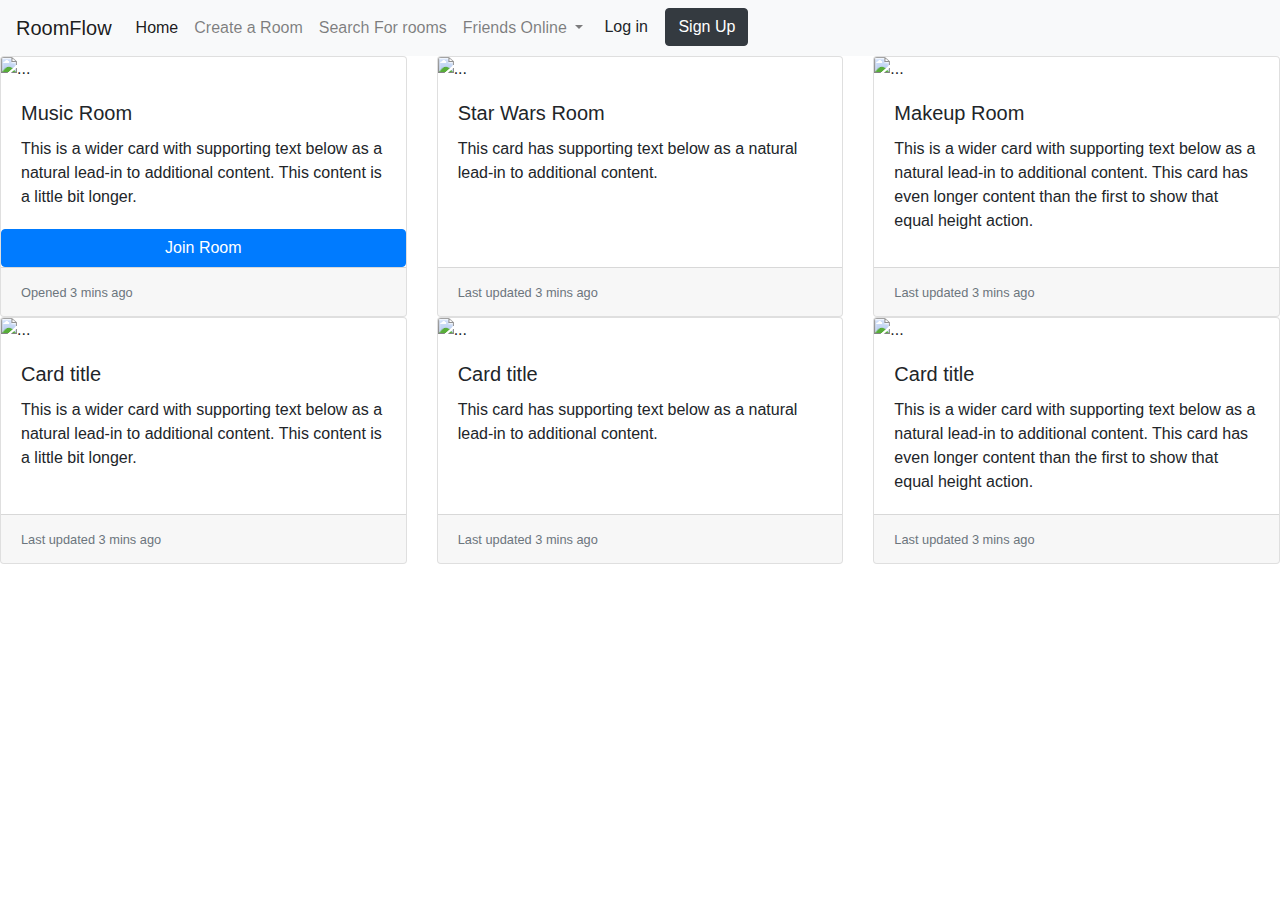
==== Index.html @ b1280d26 "update" ====
<!DOCTYPE html>
<html>
<head>
  <meta charset="utf-8">
  <link rel="stylesheet" href="https://stackpath.bootstrapcdn.com/bootstrap/4.3.1/css/bootstrap.min.css" integrity="sha384-ggOyR0iXCbMQv3Xipma34MD+dH/1fQ784/j6cY/iJTQUOhcWr7x9JvoRxT2MZw1T" crossorigin="anonymous"> <!-- imports bootstrap -->
   <link rel="stylesheet" href="style.css">
   <nav class="navbar navbar-expand-lg navbar-light bg-light">
   <a class="navbar-brand" href="#">RoomFlow</a>
   <button class="navbar-toggler" type="button" data-toggle="collapse" data-target="#navbarNavDropdown" aria-controls="navbarNavDropdown" aria-expanded="false" aria-label="Toggle navigation">
     <span class="navbar-toggler-icon"></span>
   </button>
   <div class="collapse navbar-collapse" id="navbarNavDropdown">
     <ul class="navbar-nav">
       <li class="nav-item active">
         <a class="nav-link" href="#">Home <span class="sr-only">(current)</span></a>
       </li>
       <li class="nav-item">
         <a class="nav-link" href="#">Create a Room</a>
       </li>
       <li class="nav-item">
         <a class="nav-link" href="#">Search For rooms</a>
       </li>
       <li class="nav-item dropdown">
         <a class="nav-link dropdown-toggle" href="#" id="navbarDropdownMenuLink" role="button" data-toggle="dropdown" aria-haspopup="true" aria-expanded="false">
           Friends Online
         </a>
         <div class="dropdown-menu" aria-labelledby="navbarDropdownMenuLink">
           <a class="dropdown-item" href="#">Action</a>
           <a class="dropdown-item" href="#">Another action</a>
           <a class="dropdown-item" href="#">Something else here</a>
         </div>
       </li>
       <div class="log-sign">
       <button type="button" class="btn btn-light">Log in</button>
       <button type="button" class="btn btn-dark">Sign Up</button>
     </div>
     </ul>
   </div>
 </nav>
</head>
<body>
  <div class="card-deck">
    <div class="card">
      <img src="..." class="card-img-top" alt="...">
      <div class="card-body">
        <h5 class="card-title">Music Room</h5>
        <p class="card-text">This is a wider card with supporting text below as a natural lead-in to additional content. This content is a little bit longer.</p>
      </div>
      <button type="button" class="btn btn-primary">Join Room</button>
      <div class="card-footer">
        <small class="text-muted">Opened 3 mins ago</small>
      </div>
    </div>
    <div class="card">
      <img src="..." class="card-img-top" alt="...">
      <div class="card-body">
        <h5 class="card-title">Star Wars Room</h5>
        <p class="card-text">This card has supporting text below as a natural lead-in to additional content.</p>
      </div>
      <div class="card-footer">
        <small class="text-muted">Last updated 3 mins ago</small>
      </div>
    </div>
    <div class="card">
      <img src="..." class="card-img-top" alt="...">
      <div class="card-body">
        <h5 class="card-title">Makeup Room</h5>
        <p class="card-text">This is a wider card with supporting text below as a natural lead-in to additional content. This card has even longer content than the first to show that equal height action.</p>
      </div>
      <div class="card-footer">
        <small class="text-muted">Last updated 3 mins ago</small>
      </div>
    </div>
  </div>
  <div class="card-deck">
    <div class="card">
      <img src="..." class="card-img-top" alt="...">
      <div class="card-body">
        <h5 class="card-title">Card title</h5>
        <p class="card-text">This is a wider card with supporting text below as a natural lead-in to additional content. This content is a little bit longer.</p>
      </div>
      <div class="card-footer">
        <small class="text-muted">Last updated 3 mins ago</small>
      </div>
    </div>
    <div class="card">
      <img src="..." class="card-img-top" alt="...">
      <div class="card-body">
        <h5 class="card-title">Card title</h5>
        <p class="card-text">This card has supporting text below as a natural lead-in to additional content.</p>
      </div>
      <div class="card-footer">
        <small class="text-muted">Last updated 3 mins ago</small>
      </div>
    </div>
    <div class="card">
      <img src="..." class="card-img-top" alt="...">
      <div class="card-body">
        <h5 class="card-title">Card title</h5>
        <p class="card-text">This is a wider card with supporting text below as a natural lead-in to additional content. This card has even longer content than the first to show that equal height action.</p>
      </div>
      <div class="card-footer">
        <small class="text-muted">Last updated 3 mins ago</small>
      </div>
    </div>
  </div>



</body>


</html>
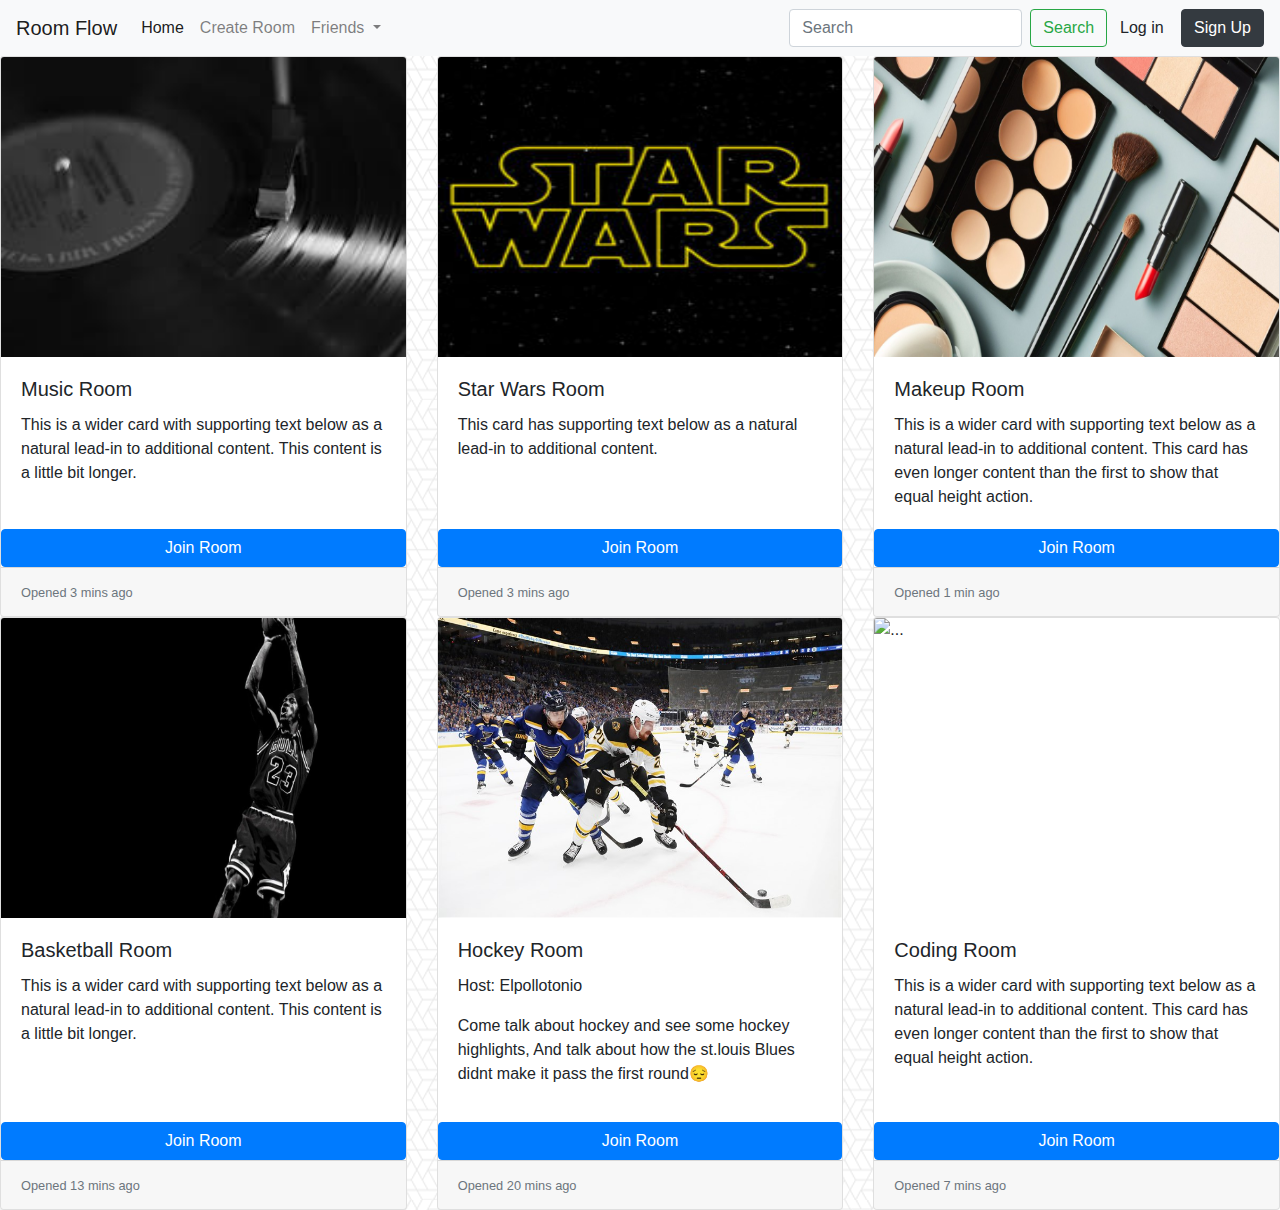
==== commit 7f84cf76: "update" ====
--- a/Index.html
+++ b/Index.html
@@ -2,109 +2,122 @@
 <html>
 <head>
   <meta charset="utf-8">
-  <link rel="stylesheet" href="https://stackpath.bootstrapcdn.com/bootstrap/4.3.1/css/bootstrap.min.css" integrity="sha384-ggOyR0iXCbMQv3Xipma34MD+dH/1fQ784/j6cY/iJTQUOhcWr7x9JvoRxT2MZw1T" crossorigin="anonymous"> <!-- imports bootstrap -->
    <link rel="stylesheet" href="style.css">
+<link rel="stylesheet" href="https://stackpath.bootstrapcdn.com/bootstrap/4.5.2/css/bootstrap.min.css" integrity="sha384-JcKb8q3iqJ61gNV9KGb8thSsNjpSL0n8PARn9HuZOnIxN0hoP+VmmDGMN5t9UJ0Z" crossorigin="anonymous">
+
    <nav class="navbar navbar-expand-lg navbar-light bg-light">
-   <a class="navbar-brand" href="#">RoomFlow</a>
-   <button class="navbar-toggler" type="button" data-toggle="collapse" data-target="#navbarNavDropdown" aria-controls="navbarNavDropdown" aria-expanded="false" aria-label="Toggle navigation">
+   <a class="navbar-brand" href="#">Room Flow</a>
+   <button class="navbar-toggler" type="button" data-toggle="collapse" data-target="#navbarSupportedContent" aria-controls="navbarSupportedContent" aria-expanded="false" aria-label="Toggle navigation">
      <span class="navbar-toggler-icon"></span>
    </button>
-   <div class="collapse navbar-collapse" id="navbarNavDropdown">
-     <ul class="navbar-nav">
+
+   <div class="collapse navbar-collapse" id="navbarSupportedContent">
+     <ul class="navbar-nav mr-auto">
        <li class="nav-item active">
-         <a class="nav-link" href="#">Home <span class="sr-only">(current)</span></a>
+         <a class="nav-link" href="Index.html">Home <span class="sr-only">(current)</span></a>
        </li>
        <li class="nav-item">
-         <a class="nav-link" href="#">Create a Room</a>
-       </li>
-       <li class="nav-item">
-         <a class="nav-link" href="#">Search For rooms</a>
+         <a class="nav-link" href="create_room.html">Create Room</a>
        </li>
        <li class="nav-item dropdown">
-         <a class="nav-link dropdown-toggle" href="#" id="navbarDropdownMenuLink" role="button" data-toggle="dropdown" aria-haspopup="true" aria-expanded="false">
-           Friends Online
-         </a>
-         <div class="dropdown-menu" aria-labelledby="navbarDropdownMenuLink">
-           <a class="dropdown-item" href="#">Action</a>
-           <a class="dropdown-item" href="#">Another action</a>
-           <a class="dropdown-item" href="#">Something else here</a>
-         </div>
-       </li>
-       <div class="log-sign">
-       <button type="button" class="btn btn-light">Log in</button>
-       <button type="button" class="btn btn-dark">Sign Up</button>
-     </div>
+        <a class="nav-link dropdown-toggle" href="#" id="navbarDropdownMenuLink" role="button" data-toggle="dropdown" aria-haspopup="true" aria-expanded="false">
+          Friends
+        </a>
+        <div class="dropdown-menu" aria-labelledby="navbarDropdownMenuLink">
+          <a class="dropdown-item" href="#">Action</a>
+          <a class="dropdown-item" href="#">Another action</a>
+          <a class="dropdown-item" href="#">Something else here</a>
+        </div>
+      </li>
      </ul>
+     <div class="search">
+     <form class="form-inline my-2 my-lg-0">
+       <input class="form-control mr-sm-2" type="search" placeholder="Search" aria-label="Search">
+       <button class="btn btn-outline-success my-2 my-sm-0" type="submit">Search</button>
+     </form>
+   </div>
+     <div class="log-sign">
+<button type="button" class="btn btn-light">Log in</button>
+<button type="button" class="btn btn-dark">Sign Up</button>
+</div>
+
    </div>
  </nav>
 </head>
-<body>
+<body background="assets/what-the-hex.png">
+
   <div class="card-deck">
     <div class="card">
-      <img src="..." class="card-img-top" alt="...">
+      <img src="assets/music.jpg" class="card-img-top" alt="Music" height="300px">
       <div class="card-body">
+
         <h5 class="card-title">Music Room</h5>
         <p class="card-text">This is a wider card with supporting text below as a natural lead-in to additional content. This content is a little bit longer.</p>
       </div>
-      <button type="button" class="btn btn-primary">Join Room</button>
+      <a href="Music.html" class="btn btn-primary" role="button">Join Room</a>
       <div class="card-footer">
         <small class="text-muted">Opened 3 mins ago</small>
       </div>
     </div>
     <div class="card">
-      <img src="..." class="card-img-top" alt="...">
+      <img src="assets/Star.jpg" class="card-img-top" alt="..." height="300px">
       <div class="card-body">
         <h5 class="card-title">Star Wars Room</h5>
         <p class="card-text">This card has supporting text below as a natural lead-in to additional content.</p>
       </div>
+        <button type="button" class="btn btn-primary">Join Room</button>
       <div class="card-footer">
-        <small class="text-muted">Last updated 3 mins ago</small>
+        <small class="text-muted">Opened 3 mins ago</small>
       </div>
     </div>
     <div class="card">
-      <img src="..." class="card-img-top" alt="...">
+      <img src="assets/makeup.jpg" class="card-img-top" alt="..." height="300px">
       <div class="card-body">
         <h5 class="card-title">Makeup Room</h5>
         <p class="card-text">This is a wider card with supporting text below as a natural lead-in to additional content. This card has even longer content than the first to show that equal height action.</p>
       </div>
+        <button type="button" class="btn btn-primary">Join Room</button>
       <div class="card-footer">
-        <small class="text-muted">Last updated 3 mins ago</small>
+        <small class="text-muted">Opened 1 min ago</small>
       </div>
     </div>
   </div>
   <div class="card-deck">
     <div class="card">
-      <img src="..." class="card-img-top" alt="...">
+      <img src="assets/basket.jpg" class="card-img-top" alt="..." height="300px">
       <div class="card-body">
-        <h5 class="card-title">Card title</h5>
+        <h5 class="card-title">Basketball Room</h5>
         <p class="card-text">This is a wider card with supporting text below as a natural lead-in to additional content. This content is a little bit longer.</p>
       </div>
+        <button type="button" class="btn btn-primary">Join Room</button>
       <div class="card-footer">
-        <small class="text-muted">Last updated 3 mins ago</small>
+        <small class="text-muted">Opened 13 mins ago</small>
       </div>
     </div>
     <div class="card">
-      <img src="..." class="card-img-top" alt="...">
+      <img src="assets/hockey.jpg" class="card-img-top" alt="..." height="300px">
       <div class="card-body">
-        <h5 class="card-title">Card title</h5>
-        <p class="card-text">This card has supporting text below as a natural lead-in to additional content.</p>
+        <h5 class="card-title">Hockey Room</h5>
+        <p class="card-text">Host: Elpollotonio</p>
+        <p>Come talk about hockey and see some hockey highlights, And talk about how the st.louis Blues didnt make it pass the first round😔</p>
       </div>
+        <button type="button" class="btn btn-primary">Join Room</button>
       <div class="card-footer">
-        <small class="text-muted">Last updated 3 mins ago</small>
+        <small class="text-muted">Opened 20 mins ago</small>
       </div>
     </div>
     <div class="card">
-      <img src="..." class="card-img-top" alt="...">
+      <img src="assets/code.jpg" class="card-img-top" alt="..." height="300px">
       <div class="card-body">
-        <h5 class="card-title">Card title</h5>
+        <h5 class="card-title">Coding Room</h5>
         <p class="card-text">This is a wider card with supporting text below as a natural lead-in to additional content. This card has even longer content than the first to show that equal height action.</p>
       </div>
+        <button type="button" class="btn btn-primary">Join Room</button>
       <div class="card-footer">
-        <small class="text-muted">Last updated 3 mins ago</small>
+        <small class="text-muted">Opened 7 mins ago</small>
       </div>
     </div>
   </div>
-
 
 
 </body>
